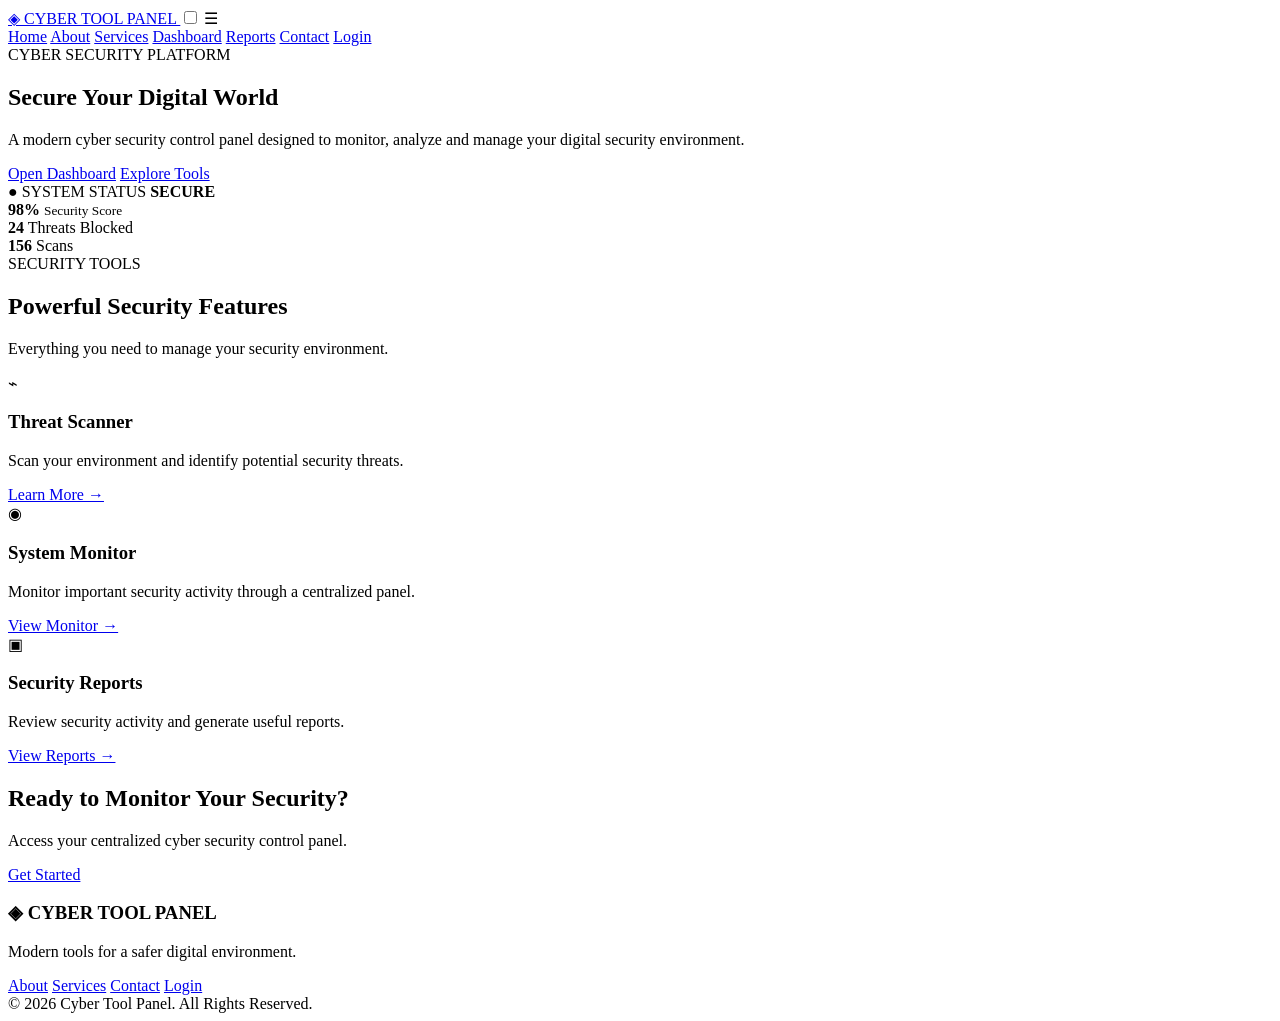
==== index.html @ 1a118a18 "Rename cyber panel/index.html to index.html" ====
<!DOCTYPE html>
<html lang="en">
<head>
    <meta charset="UTF-8">
    <meta name="viewport" content="width=device-width, initial-scale=1.0">
    <link rel="icon" href="l" type="image/x-icon">
    <title>Cyber Tool Panel | Home</title>
    <link rel="stylesheet" href="css/style.css">
</head>
<body>

<header class="header">
    <div class="container nav-container">
        <a href="index.html" class="logo">
            <span>◈</span> CYBER TOOL PANEL
        </a>

        <input type="checkbox" id="menu-toggle">
        <label for="menu-toggle" class="menu-btn">☰</label>

        <nav class="navbar">
            <a href="index.html" class="active">Home</a>
            <a href="about.html">About</a>
            <a href="services.html">Services</a>
            <a href="dashboard.html">Dashboard</a>
            <a href="reports.html">Reports</a>
            <a href="contact.html">Contact</a>
            <a href="login.html" class="nav-login">Login</a>
        </nav>
    </div>
</header>

<main>

<section class="hero">
    <div class="container hero-content">
        <div class="hero-text">
            <span class="badge">CYBER SECURITY PLATFORM</span>
            <h1>Secure Your <span>Digital World</span></h1>
            <p>
                A modern cyber security control panel designed to monitor,
                analyze and manage your digital security environment.
            </p>

            <div class="hero-buttons">
                <a href="dashboard.html" class="btn primary-btn">Open Dashboard</a>
                <a href="services.html" class="btn secondary-btn">Explore Tools</a>
            </div>
        </div>

        <div class="hero-panel">
            <div class="panel-header">
                <span>● SYSTEM STATUS</span>
                <strong>SECURE</strong>
            </div>

            <div class="security-circle">
                <div>
                    <strong>98%</strong>
                    <small>Security Score</small>
                </div>
            </div>

            <div class="mini-stats">
                <div>
                    <strong>24</strong>
                    <span>Threats Blocked</span>
                </div>
                <div>
                    <strong>156</strong>
                    <span>Scans</span>
                </div>
            </div>
        </div>
    </div>
</section>

<section class="section">
    <div class="container">
        <div class="section-heading">
            <span>SECURITY TOOLS</span>
            <h2>Powerful Security Features</h2>
            <p>Everything you need to manage your security environment.</p>
        </div>

        <div class="card-grid">

            <div class="feature-card">
                <div class="icon">⌁</div>
                <h3>Threat Scanner</h3>
                <p>Scan your environment and identify potential security threats.</p>
                <a href="services.html">Learn More →</a>
            </div>

            <div class="feature-card">
                <div class="icon">◉</div>
                <h3>System Monitor</h3>
                <p>Monitor important security activity through a centralized panel.</p>
                <a href="dashboard.html">View Monitor →</a>
            </div>

            <div class="feature-card">
                <div class="icon">▣</div>
                <h3>Security Reports</h3>
                <p>Review security activity and generate useful reports.</p>
                <a href="reports.html">View Reports →</a>
            </div>

        </div>
    </div>
</section>

<section class="cta-section">
    <div class="container">
        <h2>Ready to Monitor Your Security?</h2>
        <p>Access your centralized cyber security control panel.</p>
        <a href="login.html" class="btn primary-btn">Get Started</a>
    </div>
</section>

</main>

<footer class="footer">
    <div class="container footer-content">
        <div>
            <h3>◈ CYBER TOOL PANEL</h3>
            <p>Modern tools for a safer digital environment.</p>
        </div>

        <div class="footer-links">
            <a href="about.html">About</a>
            <a href="services.html">Services</a>
            <a href="contact.html">Contact</a>
            <a href="login.html">Login</a>
        </div>
    </div>

    <div class="copyright">
        © 2026 Cyber Tool Panel. All Rights Reserved.
    </div>
</footer>

</body>
</html>
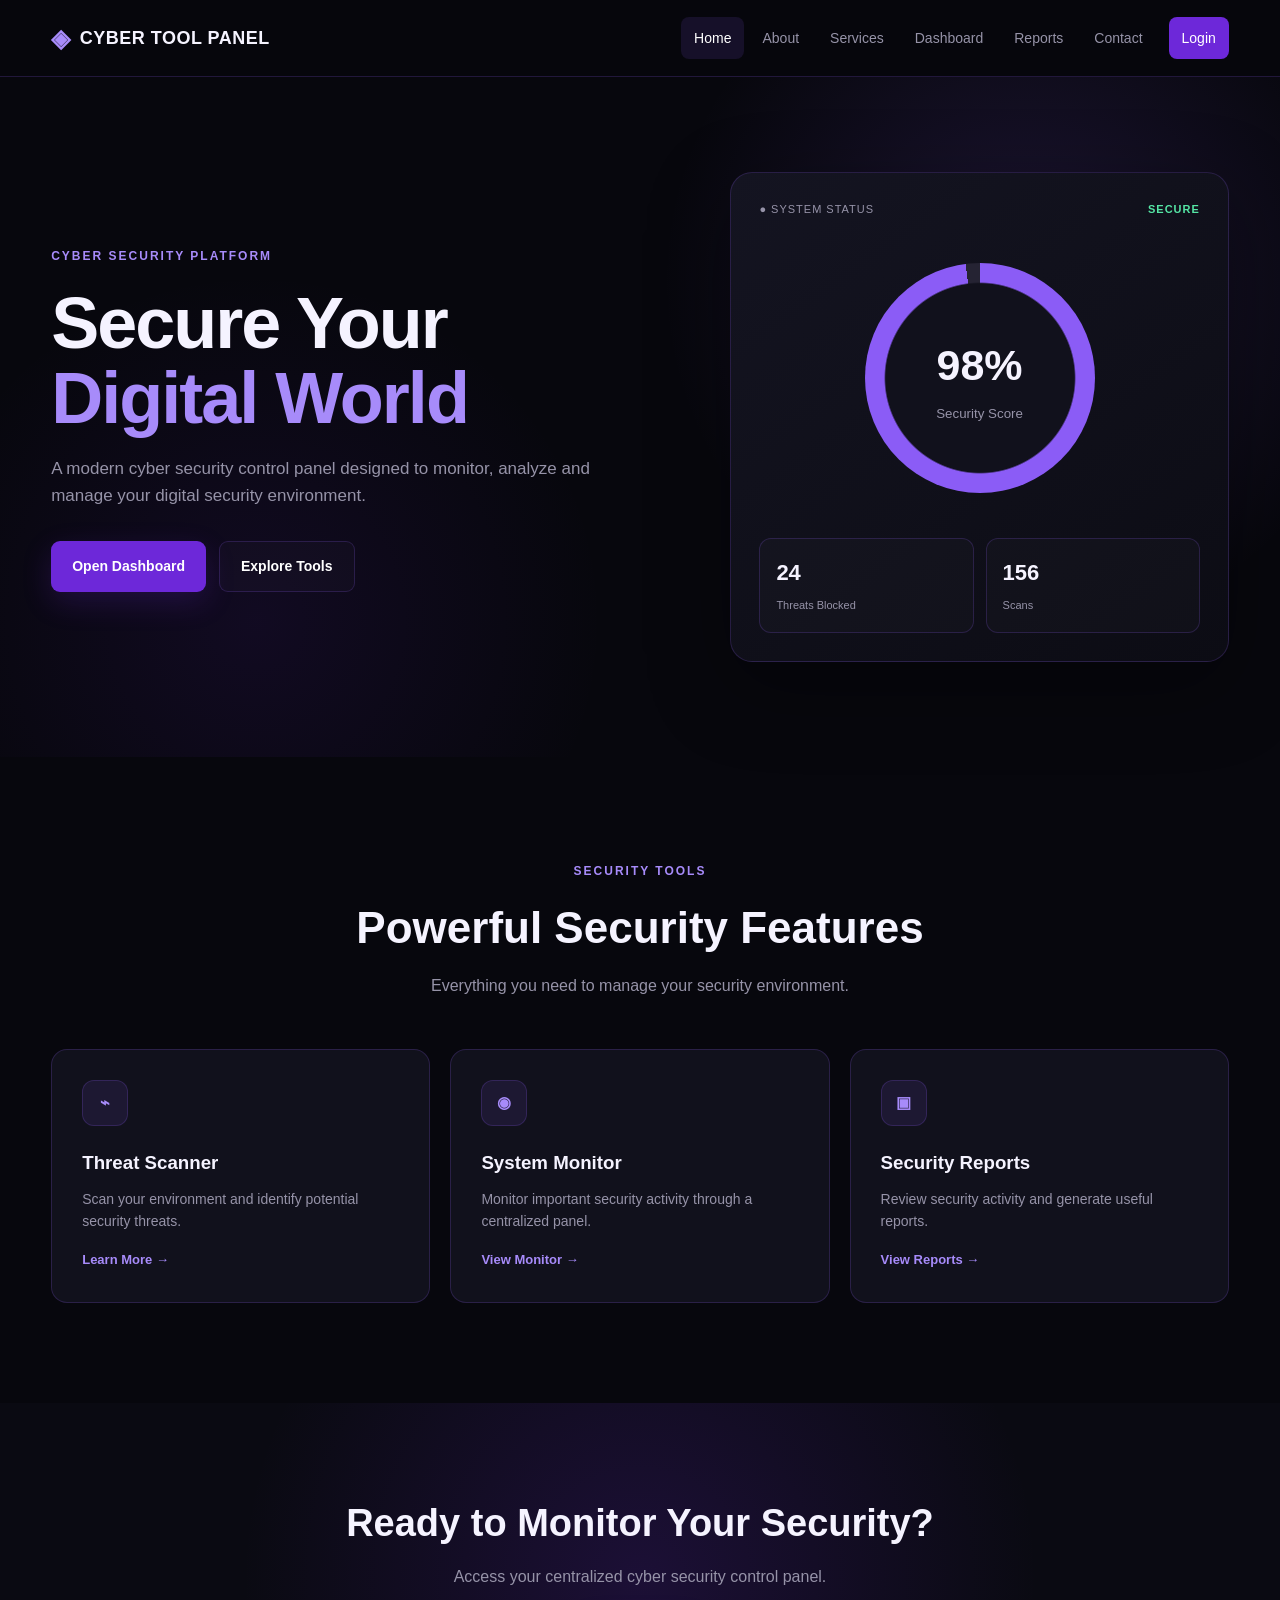
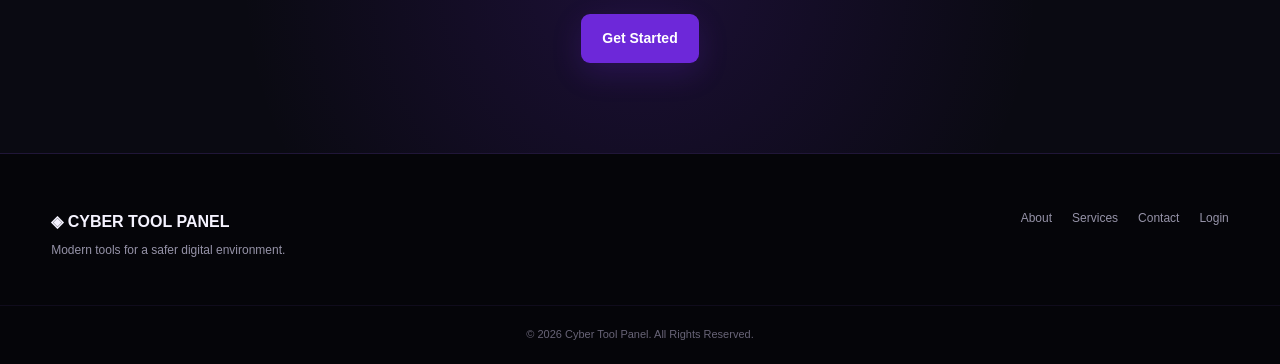
==== commit a66d62c6: "Fix HTML encoding issues in index.html" ====
--- a/index.html
+++ b/index.html
@@ -5,7 +5,7 @@
     <meta name="viewport" content="width=device-width, initial-scale=1.0">
     <link rel="icon" href="l" type="image/x-icon">
     <title>Cyber Tool Panel | Home</title>
-    <link rel="stylesheet" href="css/style.css">
+    <link rel="stylesheet" href="style.css">
 </head>
 <body>
 
--- a/style.css
+++ b/style.css
@@ -0,0 +1,1261 @@
+/* =========================================
+   CYBER TOOL PANEL
+   Main Stylesheet
+   HTML5 + CSS3 Only
+========================================= */
+
+@import url('https://fonts.googleapis.com/css2?family=Inter:wght@400;500;600;700;800&display=swap');
+
+:root {
+    --bg: #07070d;
+    --bg-light: #0d0d16;
+    --card: #11111c;
+    --card-light: #171724;
+    --purple: #8b5cf6;
+    --purple-light: #a78bfa;
+    --purple-dark: #6d28d9;
+    --white: #ffffff;
+    --text: #f5f3ff;
+    --muted: #9693a8;
+    --border: rgba(139, 92, 246, 0.20);
+    --success: #55e6a5;
+    --danger: #ff6b81;
+    --radius: 16px;
+}
+
+/* =========================================
+   RESET
+========================================= */
+
+* {
+    margin: 0;
+    padding: 0;
+    box-sizing: border-box;
+}
+
+html {
+    scroll-behavior: smooth;
+}
+
+body {
+    font-family: "Inter", sans-serif;
+    background: var(--bg);
+    color: var(--text);
+    line-height: 1.6;
+}
+
+a {
+    text-decoration: none;
+    color: inherit;
+}
+
+button,
+input,
+textarea {
+    font-family: inherit;
+}
+
+.container {
+    width: min(1180px, 92%);
+    margin: auto;
+}
+
+/* =========================================
+   HEADER
+========================================= */
+
+.header {
+    position: sticky;
+    top: 0;
+    z-index: 1000;
+    background: rgba(7, 7, 13, 0.94);
+    border-bottom: 1px solid var(--border);
+    backdrop-filter: blur(15px);
+}
+
+.nav-container {
+    min-height: 76px;
+    display: flex;
+    align-items: center;
+    justify-content: space-between;
+}
+
+.logo {
+    display: flex;
+    align-items: center;
+    gap: 9px;
+    font-size: 18px;
+    font-weight: 800;
+    letter-spacing: 0.5px;
+}
+
+.logo span {
+    color: var(--purple-light);
+    font-size: 25px;
+}
+
+.navbar {
+    display: flex;
+    align-items: center;
+    gap: 5px;
+}
+
+.navbar a {
+    padding: 10px 13px;
+    border-radius: 8px;
+    color: var(--muted);
+    font-size: 14px;
+    font-weight: 500;
+    transition: 0.3s ease;
+}
+
+.navbar a:hover,
+.navbar a.active {
+    color: var(--white);
+    background: rgba(139, 92, 246, 0.12);
+}
+
+.navbar .nav-login {
+    margin-left: 8px;
+    color: white;
+    background: var(--purple-dark);
+}
+
+.navbar .nav-login:hover {
+    background: var(--purple);
+}
+
+#menu-toggle {
+    display: none;
+}
+
+.menu-btn {
+    display: none;
+    font-size: 27px;
+    cursor: pointer;
+    color: var(--white);
+}
+
+/* =========================================
+   HERO
+========================================= */
+
+.hero {
+    min-height: 680px;
+    display: flex;
+    align-items: center;
+    background:
+        radial-gradient(circle at 80% 30%, rgba(139, 92, 246, 0.16), transparent 32%),
+        radial-gradient(circle at 20% 80%, rgba(109, 40, 217, 0.10), transparent 30%);
+}
+
+.hero-content {
+    display: grid;
+    grid-template-columns: 1.1fr 0.9fr;
+    gap: 70px;
+    align-items: center;
+}
+
+.badge,
+.section-heading span,
+.page-banner span,
+.dashboard-header span,
+.section-label {
+    display: inline-block;
+    color: var(--purple-light);
+    font-size: 12px;
+    font-weight: 700;
+    letter-spacing: 2px;
+}
+
+.hero h1 {
+    max-width: 700px;
+    margin: 18px 0;
+    font-size: clamp(42px, 6vw, 72px);
+    line-height: 1.05;
+    letter-spacing: -2px;
+}
+
+.hero h1 span {
+    color: var(--purple-light);
+}
+
+.hero p {
+    max-width: 600px;
+    color: var(--muted);
+    font-size: 17px;
+}
+
+.hero-buttons {
+    display: flex;
+    gap: 13px;
+    margin-top: 32px;
+    flex-wrap: wrap;
+}
+
+/* =========================================
+   BUTTONS
+========================================= */
+
+.btn {
+    display: inline-flex;
+    justify-content: center;
+    align-items: center;
+    border: none;
+    cursor: pointer;
+    padding: 13px 21px;
+    border-radius: 9px;
+    font-size: 14px;
+    font-weight: 600;
+    transition: 0.3s ease;
+}
+
+.primary-btn {
+    color: white;
+    background: var(--purple-dark);
+    box-shadow: 0 10px 30px rgba(109, 40, 217, 0.20);
+}
+
+.primary-btn:hover {
+    background: var(--purple);
+    transform: translateY(-2px);
+}
+
+.secondary-btn {
+    border: 1px solid var(--border);
+    color: var(--white);
+    background: rgba(255,255,255,0.02);
+}
+
+.secondary-btn:hover {
+    border-color: var(--purple);
+    background: rgba(139,92,246,0.08);
+}
+
+.small-btn {
+    margin-top: 18px;
+    padding: 10px 15px;
+    font-size: 12px;
+    background: rgba(139, 92, 246, 0.12);
+    color: var(--purple-light);
+    border: 1px solid var(--border);
+}
+
+.small-btn:hover {
+    background: var(--purple-dark);
+    color: white;
+}
+
+/* =========================================
+   HERO PANEL
+========================================= */
+
+.hero-panel {
+    padding: 28px;
+    border: 1px solid var(--border);
+    border-radius: 22px;
+    background: linear-gradient(145deg, #141421, #0c0c14);
+    box-shadow: 0 25px 80px rgba(0,0,0,0.35);
+}
+
+.panel-header {
+    display: flex;
+    justify-content: space-between;
+    font-size: 11px;
+    letter-spacing: 1px;
+}
+
+.panel-header span {
+    color: var(--muted);
+}
+
+.panel-header strong {
+    color: var(--success);
+}
+
+.security-circle {
+    width: 230px;
+    height: 230px;
+    margin: 45px auto;
+    border-radius: 50%;
+    display: grid;
+    place-items: center;
+    background:
+        radial-gradient(circle, #11111c 58%, transparent 59%),
+        conic-gradient(var(--purple) 0 98%, #252333 98% 100%);
+}
+
+.security-circle div {
+    text-align: center;
+}
+
+.security-circle strong {
+    display: block;
+    font-size: 43px;
+}
+
+.security-circle small {
+    color: var(--muted);
+}
+
+.mini-stats {
+    display: grid;
+    grid-template-columns: 1fr 1fr;
+    gap: 12px;
+}
+
+.mini-stats div {
+    padding: 16px;
+    border: 1px solid var(--border);
+    border-radius: 12px;
+    background: rgba(255,255,255,0.02);
+}
+
+.mini-stats strong {
+    display: block;
+    font-size: 22px;
+}
+
+.mini-stats span {
+    color: var(--muted);
+    font-size: 11px;
+}
+
+/* =========================================
+   SECTIONS
+========================================= */
+
+.section {
+    padding: 100px 0;
+}
+
+.dark-section {
+    background: #090911;
+}
+
+.section-heading {
+    text-align: center;
+    margin-bottom: 50px;
+}
+
+.section-heading h2 {
+    margin: 10px 0;
+    font-size: clamp(30px, 4vw, 44px);
+}
+
+.section-heading p {
+    color: var(--muted);
+}
+
+/* =========================================
+   CARDS
+========================================= */
+
+.card-grid {
+    display: grid;
+    grid-template-columns: repeat(3, 1fr);
+    gap: 20px;
+}
+
+.feature-card,
+.service-card {
+    padding: 30px;
+    border: 1px solid var(--border);
+    border-radius: var(--radius);
+    background: var(--card);
+    transition: 0.3s ease;
+}
+
+.feature-card:hover,
+.service-card:hover {
+    transform: translateY(-7px);
+    border-color: rgba(139,92,246,0.55);
+    box-shadow: 0 20px 50px rgba(0,0,0,0.25);
+}
+
+.icon {
+    width: 46px;
+    height: 46px;
+    display: grid;
+    place-items: center;
+    margin-bottom: 22px;
+    border-radius: 12px;
+    color: var(--purple-light);
+    background: rgba(139,92,246,0.10);
+    border: 1px solid var(--border);
+    font-weight: 700;
+}
+
+.feature-card h3,
+.service-card h3 {
+    margin-bottom: 10px;
+}
+
+.feature-card p,
+.service-card p {
+    color: var(--muted);
+    font-size: 14px;
+}
+
+.feature-card a {
+    display: inline-block;
+    margin-top: 18px;
+    color: var(--purple-light);
+    font-size: 13px;
+    font-weight: 600;
+}
+
+/* =========================================
+   CTA
+========================================= */
+
+.cta-section {
+    padding: 90px 20px;
+    text-align: center;
+    background:
+        radial-gradient(circle, rgba(109,40,217,0.18), transparent 60%),
+        #0a0a12;
+}
+
+.cta-section h2 {
+    font-size: 38px;
+    margin-bottom: 10px;
+}
+
+.cta-section p {
+    color: var(--muted);
+    margin-bottom: 25px;
+}
+
+/* =========================================
+   PAGE BANNER
+========================================= */
+
+.page-banner,
+.dashboard-header {
+    padding: 110px 0;
+    background:
+        radial-gradient(circle at 75% 50%, rgba(139,92,246,0.13), transparent 30%),
+        #0a0a12;
+    border-bottom: 1px solid var(--border);
+}
+
+.page-banner h1,
+.dashboard-header h1 {
+    font-size: clamp(38px, 6vw, 60px);
+    margin: 10px 0;
+}
+
+.page-banner p,
+.dashboard-header p {
+    color: var(--muted);
+}
+
+/* =========================================
+   ABOUT
+========================================= */
+
+.about-grid {
+    display: grid;
+    grid-template-columns: 1.3fr 0.7fr;
+    gap: 60px;
+    align-items: center;
+}
+
+.about-content h2 {
+    margin: 10px 0 20px;
+    font-size: 42px;
+}
+
+.about-content p {
+    margin-bottom: 18px;
+    color: var(--muted);
+}
+
+.about-content .btn {
+    margin-top: 15px;
+}
+
+.about-box {
+    padding: 40px;
+    border-radius: 20px;
+    background: var(--card);
+    border: 1px solid var(--border);
+}
+
+.about-box h3 {
+    margin-bottom: 10px;
+}
+
+.about-box p {
+    color: var(--muted);
+}
+
+.about-icon {
+    font-size: 55px;
+    color: var(--purple-light);
+    margin-bottom: 20px;
+}
+
+/* =========================================
+   DASHBOARD
+========================================= */
+
+.dashboard-section {
+    padding-top: 60px;
+}
+
+.stats-grid {
+    display: grid;
+    grid-template-columns: repeat(4, 1fr);
+    gap: 18px;
+    margin-bottom: 25px;
+}
+
+.stat-card {
+    padding: 25px;
+    border: 1px solid var(--border);
+    border-radius: var(--radius);
+    background: var(--card);
+}
+
+.stat-card span {
+    display: block;
+    color: var(--muted);
+    font-size: 11px;
+    letter-spacing: 1px;
+}
+
+.stat-card strong {
+    display: block;
+    margin: 8px 0;
+    font-size: 32px;
+}
+
+.stat-card small {
+    color: var(--success);
+    font-size: 11px;
+}
+
+.dashboard-grid {
+    display: grid;
+    grid-template-columns: 1.5fr 1fr;
+    gap: 20px;
+}
+
+.dashboard-card,
+.table-container {
+    padding: 28px;
+    border: 1px solid var(--border);
+    border-radius: var(--radius);
+    background: var(--card);
+}
+
+.card-title {
+    display: flex;
+    justify-content: space-between;
+    align-items: center;
+    margin-bottom: 25px;
+}
+
+.card-title span {
+    color: var(--muted);
+    font-size: 10px;
+}
+
+.status-online {
+    color: var(--success) !important;
+}
+
+.chart {
+    height: 270px;
+    display: flex;
+    align-items: end;
+    justify-content: space-around;
+    gap: 12px;
+    border-bottom: 1px solid var(--border);
+}
+
+.bar {
+    width: 10%;
+    min-height: 15px;
+    border-radius: 8px 8px 0 0;
+    background: linear-gradient(to top, var(--purple-dark), var(--purple-light));
+    transition: 0.3s ease;
+}
+
+.bar:hover {
+    opacity: 0.75;
+}
+
+.status-list {
+    list-style: none;
+}
+
+.status-list li {
+    display: flex;
+    justify-content: space-between;
+    padding: 17px 0;
+    border-bottom: 1px solid rgba(139,92,246,0.10);
+}
+
+.status-list span {
+    color: var(--muted);
+}
+
+.status-list strong {
+    color: var(--success);
+    font-size: 13px;
+}
+
+/* =========================================
+   REPORTS
+========================================= */
+
+.report-summary {
+    display: grid;
+    grid-template-columns: repeat(3, 1fr);
+    gap: 18px;
+    margin-bottom: 25px;
+}
+
+.summary-box {
+    padding: 25px;
+    background: var(--card);
+    border: 1px solid var(--border);
+    border-radius: var(--radius);
+}
+
+.summary-box span {
+    display: block;
+    color: var(--muted);
+    font-size: 11px;
+}
+
+.summary-box strong {
+    display: block;
+    margin-top: 7px;
+    font-size: 30px;
+}
+
+.table-wrapper {
+    overflow-x: auto;
+}
+
+table {
+    width: 100%;
+    border-collapse: collapse;
+    min-width: 650px;
+}
+
+th,
+td {
+    padding: 17px 15px;
+    text-align: left;
+    border-bottom: 1px solid rgba(139,92,246,0.10);
+    font-size: 13px;
+}
+
+th {
+    color: var(--muted);
+    font-size: 11px;
+    text-transform: uppercase;
+}
+
+td {
+    color: #ddd9eb;
+}
+
+td a {
+    color: var(--purple-light);
+}
+
+.table-status {
+    color: var(--success);
+}
+
+/* =========================================
+   CONTACT
+========================================= */
+
+.contact-grid {
+    display: grid;
+    grid-template-columns: 0.8fr 1.2fr;
+    gap: 30px;
+}
+
+.contact-info {
+    display: flex;
+    flex-direction: column;
+    gap: 15px;
+}
+
+.contact-box {
+    display: flex;
+    gap: 18px;
+    align-items: center;
+    padding: 22px;
+    border: 1px solid var(--border);
+    border-radius: var(--radius);
+    background: var(--card);
+}
+
+.contact-box .icon {
+    flex-shrink: 0;
+    margin: 0;
+}
+
+.contact-box h3 {
+    font-size: 15px;
+}
+
+.contact-box p {
+    color: var(--muted);
+    font-size: 13px;
+}
+
+.contact-form {
+    padding: 30px;
+    border: 1px solid var(--border);
+    border-radius: var(--radius);
+    background: var(--card);
+}
+
+.form-row {
+    display: grid;
+    grid-template-columns: 1fr 1fr;
+    gap: 15px;
+}
+
+.form-group {
+    margin-bottom: 18px;
+}
+
+.form-group label {
+    display: block;
+    margin-bottom: 8px;
+    color: #d8d4e8;
+    font-size: 12px;
+    font-weight: 600;
+}
+
+.form-group input,
+.form-group textarea {
+    width: 100%;
+    padding: 13px 14px;
+    border: 1px solid var(--border);
+    outline: none;
+    border-radius: 9px;
+    color: white;
+    background: #0a0a12;
+    transition: 0.3s ease;
+}
+
+.form-group textarea {
+    resize: vertical;
+}
+
+.form-group input:focus,
+.form-group textarea:focus {
+    border-color: var(--purple);
+    box-shadow: 0 0 0 3px rgba(139,92,246,0.08);
+}
+
+.form-group input::placeholder,
+.form-group textarea::placeholder {
+    color: #5e5a6d;
+}
+
+/* =========================================
+   LOGIN
+========================================= */
+
+.login-section {
+    min-height: calc(100vh - 76px);
+    display: grid;
+    place-items: center;
+    padding: 70px 20px;
+    background:
+        radial-gradient(circle at center, rgba(109,40,217,0.13), transparent 35%),
+        var(--bg);
+}
+
+.login-card {
+    width: min(450px, 100%);
+    padding: 38px;
+    border: 1px solid var(--border);
+    border-radius: 20px;
+    background: var(--card);
+    box-shadow: 0 25px 80px rgba(0,0,0,0.35);
+}
+
+.login-logo {
+    text-align: center;
+    margin-bottom: 30px;
+}
+
+.login-logo div {
+    color: var(--purple-light);
+    font-size: 45px;
+}
+
+.login-logo h1 {
+    font-size: 24px;
+}
+
+.login-logo p {
+    color: var(--muted);
+    font-size: 13px;
+}
+
+.login-btn {
+    width: 100%;
+    margin-top: 8px;
+}
+
+.remember-row {
+    display: flex;
+    justify-content: space-between;
+    gap: 10px;
+    margin-bottom: 18px;
+    font-size: 11px;
+    color: var(--muted);
+}
+
+.remember-row a {
+    color: var(--purple-light);
+}
+
+.remember-row input {
+    accent-color: var(--purple);
+}
+
+.login-footer {
+    text-align: center;
+    margin-top: 25px;
+    padding-top: 20px;
+    border-top: 1px solid var(--border);
+    font-size: 12px;
+    color: var(--muted);
+}
+
+.login-footer a {
+    display: inline-block;
+    margin-top: 5px;
+    color: var(--purple-light);
+}
+
+/* =========================================
+   FOOTER
+========================================= */
+
+.footer {
+    padding-top: 55px;
+    background: #050509;
+    border-top: 1px solid var(--border);
+}
+
+.footer-content {
+    display: flex;
+    justify-content: space-between;
+    gap: 30px;
+    padding-bottom: 45px;
+}
+
+.footer h3 {
+    font-size: 16px;
+}
+
+.footer p {
+    margin-top: 7px;
+    color: var(--muted);
+    font-size: 12px;
+}
+
+.footer-links {
+    display: flex;
+    gap: 20px;
+    flex-wrap: wrap;
+}
+
+.footer-links a {
+    color: var(--muted);
+    font-size: 12px;
+    transition: 0.3s ease;
+}
+
+.footer-links a:hover {
+    color: var(--purple-light);
+}
+
+.copyright {
+    padding: 20px;
+    text-align: center;
+    color: #686477;
+    font-size: 11px;
+    border-top: 1px solid rgba(139,92,246,0.08);
+}
+
+/* =========================================
+   RESPONSIVE
+========================================= */
+
+@media (max-width: 950px) {
+
+    .navbar {
+        position: absolute;
+        top: 76px;
+        left: 0;
+        width: 100%;
+        display: none;
+        flex-direction: column;
+        align-items: stretch;
+        padding: 15px 4%;
+        background: #09090f;
+        border-bottom: 1px solid var(--border);
+    }
+
+    .navbar a {
+        width: 100%;
+        padding: 13px;
+    }
+
+    .navbar .nav-login {
+        margin-left: 0;
+        text-align: center;
+    }
+
+    .menu-btn {
+        display: block;
+    }
+
+    #menu-toggle:checked ~ .navbar {
+        display: flex;
+    }
+
+    .hero-content,
+    .about-grid,
+    .contact-grid,
+    .dashboard-grid {
+        grid-template-columns: 1fr;
+    }
+
+    .hero {
+        padding: 90px 0;
+    }
+
+    .card-grid {
+        grid-template-columns: repeat(2, 1fr);
+    }
+
+    .stats-grid {
+        grid-template-columns: repeat(2, 1fr);
+    }
+}
+
+@media (max-width: 650px) {
+
+    .container {
+        width: min(94%, 1180px);
+    }
+
+    .nav-container {
+        min-height: 68px;
+    }
+
+    .logo {
+        font-size: 14px;
+    }
+
+    .logo span {
+        font-size: 20px;
+    }
+
+    .hero {
+        min-height: auto;
+        padding: 75px 0;
+    }
+
+    .hero h1 {
+        font-size: 43px;
+        letter-spacing: -1px;
+    }
+
+    .hero p {
+        font-size: 15px;
+    }
+
+    .hero-panel {
+        padding: 20px;
+    }
+
+    .security-circle {
+        width: 190px;
+        height: 190px;
+    }
+
+    .section {
+        padding: 70px 0;
+    }
+
+    .page-banner,
+    .dashboard-header {
+        padding: 75px 0;
+    }
+
+    .page-banner h1,
+    .dashboard-header h1 {
+        font-size: 40px;
+    }
+
+    .card-grid,
+    .stats-grid,
+    .report-summary,
+    .form-row {
+        grid-template-columns: 1fr;
+    }
+
+    .feature-card,
+    .service-card {
+        padding: 24px;
+    }
+
+    .about-content h2 {
+        font-size: 32px;
+    }
+
+    .cta-section h2 {
+        font-size: 30px;
+    }
+
+    .footer-content {
+        flex-direction: column;
+    }
+
+    .contact-form,
+    .login-card,
+    .dashboard-card,
+    .table-container {
+        padding: 22px;
+    }
+
+    .mini-stats {
+        grid-template-columns: 1fr;
+    }
+
+    .hero-buttons {
+        flex-direction: column;
+    }
+
+    .hero-buttons .btn {
+        width: 100%;
+    }
+}
+
+@media (max-width: 400px) {
+
+    .hero h1 {
+        font-size: 36px;
+    }
+
+    .logo {
+        font-size: 12px;
+    }
+
+    .login-card {
+        padding: 25px 18px;
+    }
+
+    .security-circle {
+        width: 165px;
+        height: 165px;
+    }
+}
+
+/* =========================================
+   FINAL RESPONSIVE + LOGO SAFETY FIXES
+   Keeps the original desktop design unchanged.
+========================================= */
+
+html,
+body {
+    max-width: 100%;
+    overflow-x: hidden;
+}
+
+img,
+svg,
+video,
+canvas {
+    max-width: 100%;
+    height: auto;
+}
+
+input,
+textarea,
+select,
+button {
+    max-width: 100%;
+}
+
+/* Keep the header/logo visible at every size */
+.header {
+    width: 100%;
+}
+
+.nav-container {
+    width: min(1180px, 92%);
+    min-width: 0;
+}
+
+.logo {
+    display: flex !important;
+    align-items: center;
+    flex: 0 1 auto;
+    min-width: 0;
+    white-space: nowrap;
+    visibility: visible !important;
+    opacity: 1 !important;
+}
+
+.logo span {
+    display: inline-block !important;
+    visibility: visible !important;
+    opacity: 1 !important;
+    flex-shrink: 0;
+}
+
+/* Tablet */
+@media (max-width: 950px) {
+    .nav-container {
+        position: relative;
+    }
+
+    .navbar {
+        z-index: 1001;
+        max-height: calc(100vh - 76px);
+        overflow-y: auto;
+    }
+
+    .hero-content,
+    .about-grid,
+    .contact-grid,
+    .dashboard-grid {
+        min-width: 0;
+    }
+
+    .hero-text,
+    .hero-panel,
+    .about-content,
+    .about-box,
+    .contact-form,
+    .contact-info,
+    .dashboard-card,
+    .table-container {
+        min-width: 0;
+    }
+}
+
+/* Mobile */
+@media (max-width: 650px) {
+    .nav-container {
+        min-height: 68px;
+        width: 94%;
+    }
+
+    .logo {
+        font-size: 14px;
+        gap: 6px;
+    }
+
+    .logo span {
+        font-size: 20px;
+    }
+
+    .menu-btn {
+        flex-shrink: 0;
+    }
+
+    .navbar {
+        top: 68px;
+        padding: 12px 3%;
+    }
+
+    .hero-content {
+        gap: 45px;
+    }
+
+    .hero-text,
+    .hero-panel {
+        width: 100%;
+    }
+
+    .hero h1 {
+        overflow-wrap: anywhere;
+    }
+
+    .hero-buttons .btn {
+        max-width: 100%;
+    }
+
+    .security-circle {
+        max-width: 100%;
+    }
+
+    .card-grid,
+    .stats-grid,
+    .report-summary,
+    .form-row {
+        width: 100%;
+    }
+
+    .feature-card,
+    .service-card,
+    .stat-card,
+    .summary-box,
+    .dashboard-card,
+    .table-container,
+    .contact-form,
+    .login-card {
+        min-width: 0;
+        max-width: 100%;
+    }
+
+    .table-wrapper {
+        width: 100%;
+        overflow-x: auto;
+        -webkit-overflow-scrolling: touch;
+    }
+
+    table {
+        min-width: 650px;
+    }
+
+    .footer-content {
+        min-width: 0;
+    }
+
+    .footer-links {
+        width: 100%;
+    }
+}
+
+/* Small phones */
+@media (max-width: 400px) {
+    .nav-container {
+        width: 94%;
+    }
+
+    .logo {
+        font-size: 12px;
+        gap: 5px;
+    }
+
+    .logo span {
+        font-size: 18px;
+    }
+
+    .menu-btn {
+        font-size: 25px;
+    }
+}
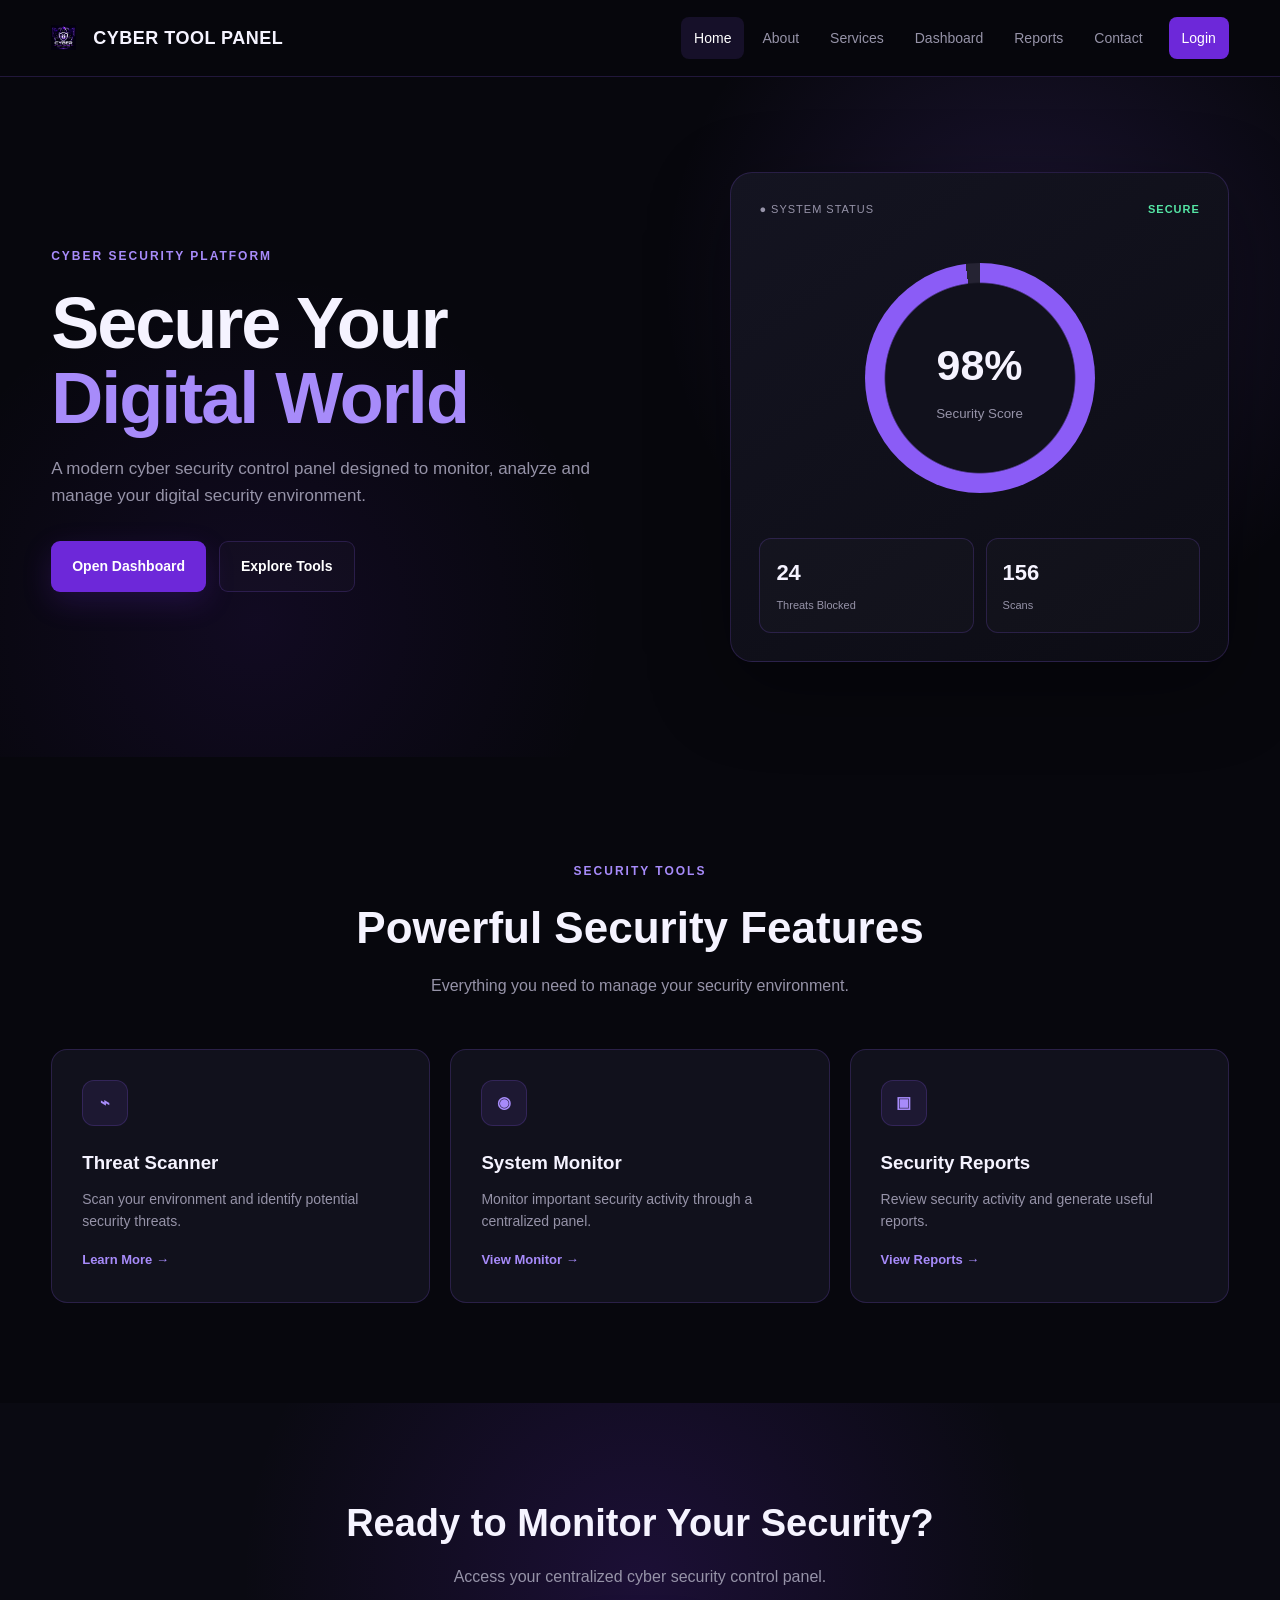
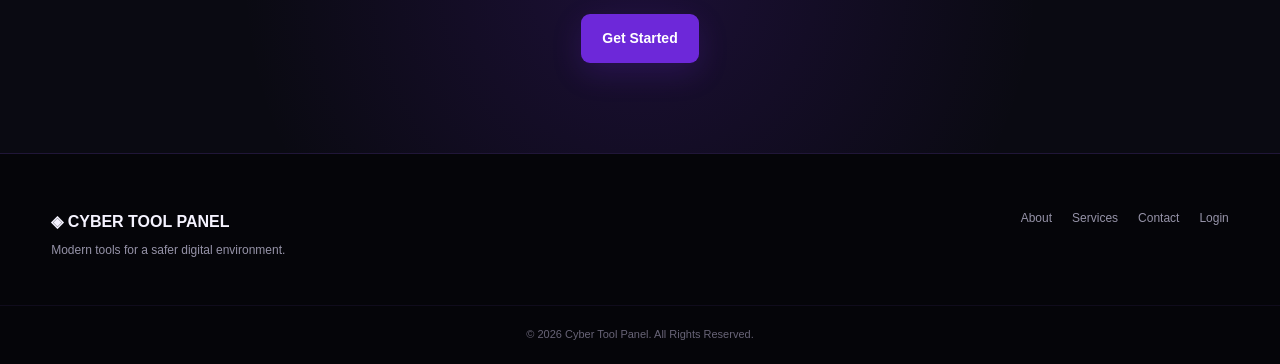
==== commit ad257b56: "Change logo source and update header layout Updated logo image source and adjusted logo display styl" ====
--- a/index.html
+++ b/index.html
@@ -3,7 +3,7 @@
 <head>
     <meta charset="UTF-8">
     <meta name="viewport" content="width=device-width, initial-scale=1.0">
-    <link rel="icon" href="l" type="image/x-icon">
+    <link rel="icon" href="logo.png" type="image/x-icon">
     <title>Cyber Tool Panel | Home</title>
     <link rel="stylesheet" href="style.css">
 </head>
@@ -12,7 +12,7 @@
 <header class="header">
     <div class="container nav-container">
         <a href="index.html" class="logo">
-            <span>◈</span> CYBER TOOL PANEL
+<img src="logo.png" alt="Logo" style="height: 25px; vertical-align: middle; margin-right: 8px;"> CYBER TOOL PANEL
         </a>
 
         <input type="checkbox" id="menu-toggle">
